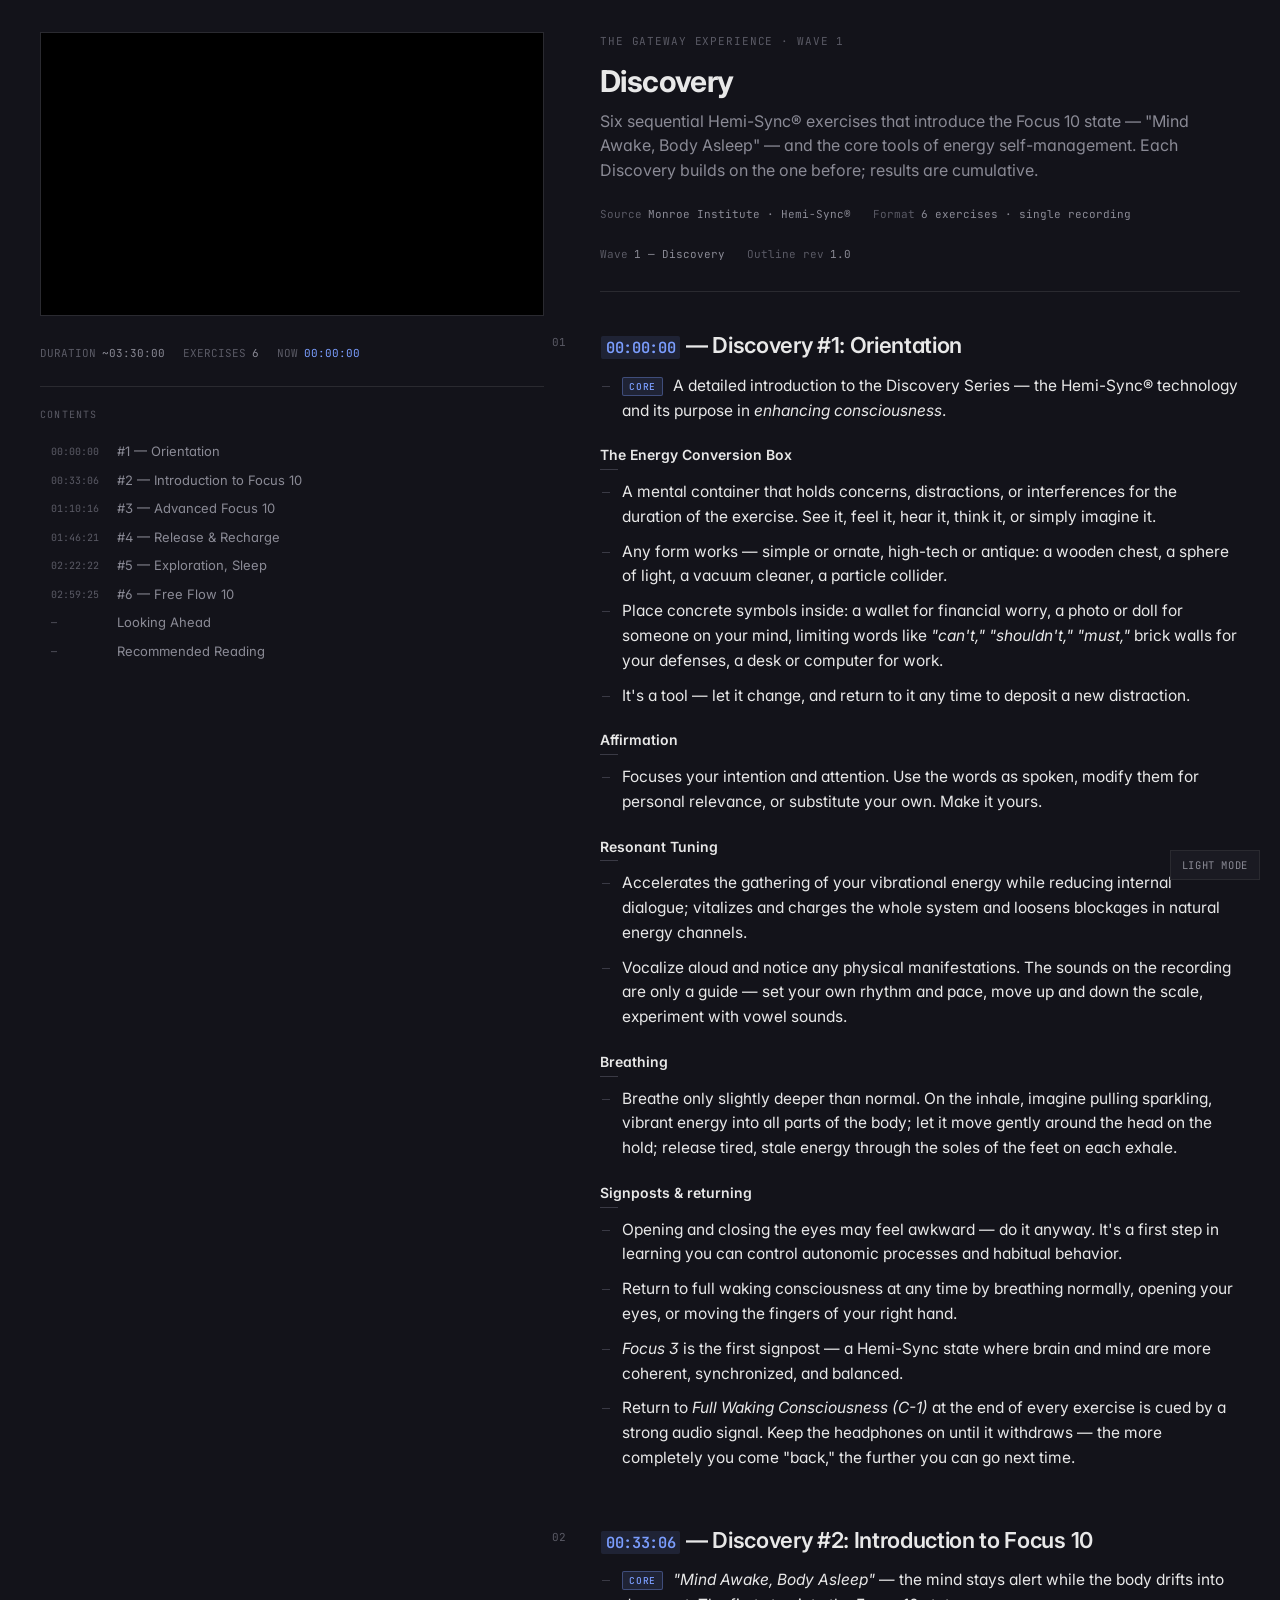
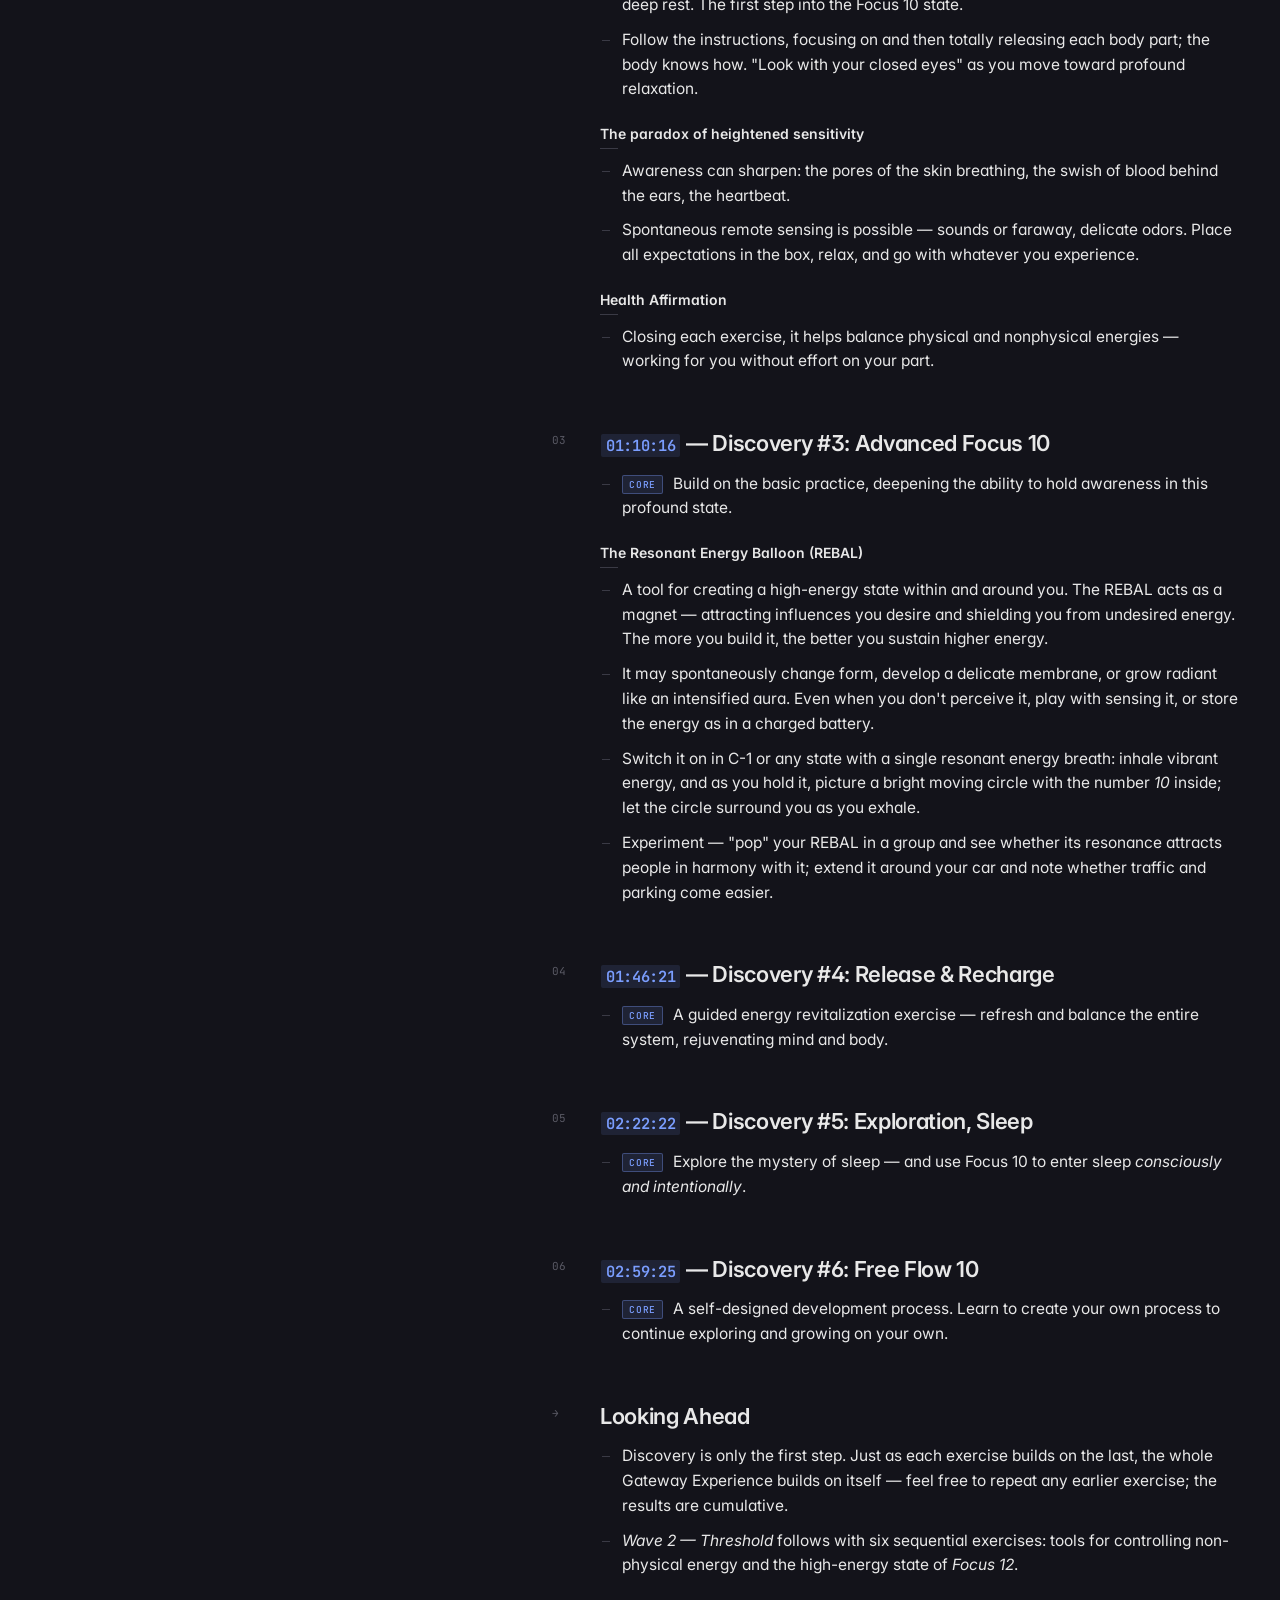
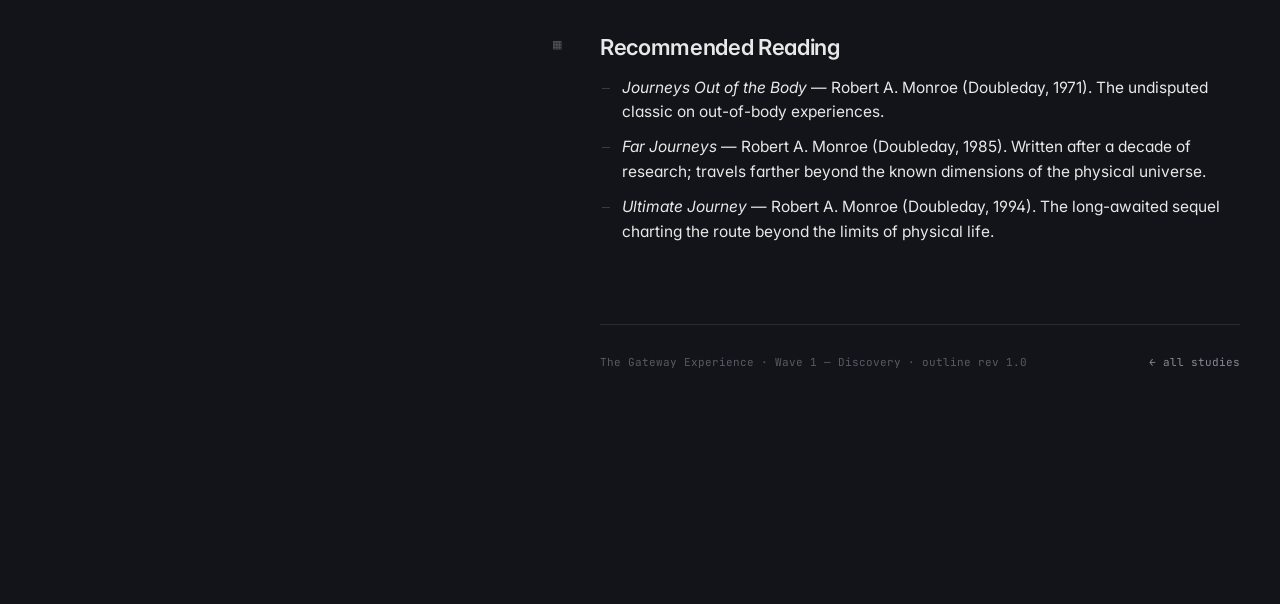
==== gateway/index.html @ 1f37cd6e "Add Gateway Experience section and reorganize study content" ====
<!DOCTYPE html>
<html lang="en" data-theme="dark">
<head>
  <meta charset="UTF-8">
  <meta name="viewport" content="width=device-width, initial-scale=1.0">
  <title>The Gateway Experience · Wave 1 — Discovery</title>
  <link rel="stylesheet" href="../assets/css/main.css">
</head>
<body data-lecture="gateway" data-asset-base="../">

<div class="study-layout">

  <!-- ============ LEFT: STICKY VIDEO + TOC ============ -->
  <aside class="left-col">
    <div class="player-wrap">
      <iframe
        id="yt-player"
        src="https://www.youtube.com/embed/S_1SULmD_QA?enablejsapi=1&rel=0"
        title="The Gateway Experience — Wave 1: Discovery"
        frameborder="0"
        allow="accelerometer; autoplay; clipboard-write; encrypted-media; gyroscope; picture-in-picture"
        allowfullscreen></iframe>
    </div>
    <div class="player-meta">
      <span><span class="label">DURATION</span><span>~03:30:00</span></span>
      <span><span class="label">EXERCISES</span><span>6</span></span>
      <span><span class="label">NOW</span><span class="now-playing">00:00:00</span></span>
    </div>

    <div class="toc-panel">
      <div class="toc-label">Contents</div>
      <nav class="toc">
        <ul>
          <li><a href="#sec-01"><span class="toc-ts">00:00:00</span>#1 — Orientation</a></li>
          <li><a href="#sec-02"><span class="toc-ts">00:33:06</span>#2 — Introduction to Focus 10</a></li>
          <li><a href="#sec-03"><span class="toc-ts">01:10:16</span>#3 — Advanced Focus 10</a></li>
          <li><a href="#sec-04"><span class="toc-ts">01:46:21</span>#4 — Release &amp; Recharge</a></li>
          <li><a href="#sec-05"><span class="toc-ts">02:22:22</span>#5 — Exploration, Sleep</a></li>
          <li><a href="#sec-06"><span class="toc-ts">02:59:25</span>#6 — Free Flow 10</a></li>
          <li><a href="#sec-ahead"><span class="toc-ts">—</span>Looking Ahead</a></li>
          <li><a href="#sec-reading"><span class="toc-ts">—</span>Recommended Reading</a></li>
        </ul>
      </nav>
    </div>
  </aside>

  <!-- ============ RIGHT: OUTLINE ============ -->
  <main class="right-col">

    <header class="doc-header">
      <div class="doc-eyebrow">The Gateway Experience · Wave 1</div>
      <h1 class="doc-title">Discovery</h1>
      <p class="doc-subtitle">
        Six sequential Hemi-Sync® exercises that introduce the Focus 10 state —
        "Mind Awake, Body Asleep" — and the core tools of energy self-management.
        Each Discovery builds on the one before; results are cumulative.
      </p>
      <div class="doc-meta">
        <div><span class="k">Source</span><span>Monroe Institute · Hemi-Sync®</span></div>
        <div><span class="k">Format</span><span>6 exercises · single recording</span></div>
        <div><span class="k">Wave</span><span>1 — Discovery</span></div>
        <div><span class="k">Outline rev</span><span>1.0</span></div>
      </div>
    </header>

    <article class="outline">

      <!-- ===== 01 — Orientation ===== -->
      <h2 id="sec-01"><span class="section-num">01</span><a class="ts" data-ts="00:00:00">00:00:00</a> — Discovery #1: Orientation</h2>
      <ul>
        <li><span class="tag core">CORE</span>A detailed introduction to the Discovery Series — the Hemi-Sync® technology and its purpose in <span class="power">enhancing consciousness</span>.</li>
      </ul>

      <h4>The Energy Conversion Box</h4>
      <ul>
        <li>A mental container that holds concerns, distractions, or interferences for the duration of the exercise. See it, feel it, hear it, think it, or simply imagine it.</li>
        <li>Any form works — simple or ornate, high-tech or antique: a wooden chest, a sphere of light, a vacuum cleaner, a particle collider.</li>
        <li>Place concrete symbols inside: a wallet for financial worry, a photo or doll for someone on your mind, limiting words like <span class="power">"can't," "shouldn't," "must,"</span> brick walls for your defenses, a desk or computer for work.</li>
        <li>It's a tool — let it change, and return to it any time to deposit a new distraction.</li>
      </ul>

      <h4>Affirmation</h4>
      <ul>
        <li>Focuses your intention and attention. Use the words as spoken, modify them for personal relevance, or substitute your own. Make it yours.</li>
      </ul>

      <h4>Resonant Tuning</h4>
      <ul>
        <li>Accelerates the gathering of your vibrational energy while reducing internal dialogue; vitalizes and charges the whole system and loosens blockages in natural energy channels.</li>
        <li>Vocalize aloud and notice any physical manifestations. The sounds on the recording are only a guide — set your own rhythm and pace, move up and down the scale, experiment with vowel sounds.</li>
      </ul>

      <h4>Breathing</h4>
      <ul>
        <li>Breathe only slightly deeper than normal. On the inhale, imagine pulling sparkling, vibrant energy into all parts of the body; let it move gently around the head on the hold; release tired, stale energy through the soles of the feet on each exhale.</li>
      </ul>

      <h4>Signposts &amp; returning</h4>
      <ul>
        <li>Opening and closing the eyes may feel awkward — do it anyway. It's a first step in learning you can control autonomic processes and habitual behavior.</li>
        <li>Return to full waking consciousness at any time by breathing normally, opening your eyes, or moving the fingers of your right hand.</li>
        <li><span class="power">Focus 3</span> is the first signpost — a Hemi-Sync state where brain and mind are more coherent, synchronized, and balanced.</li>
        <li>Return to <span class="power">Full Waking Consciousness (C-1)</span> at the end of every exercise is cued by a strong audio signal. Keep the headphones on until it withdraws — the more completely you come "back," the further you can go next time.</li>
      </ul>

      <!-- ===== 02 — Introduction to Focus 10 ===== -->
      <h2 id="sec-02"><span class="section-num">02</span><a class="ts" data-ts="00:33:06">00:33:06</a> — Discovery #2: Introduction to Focus 10</h2>
      <ul>
        <li><span class="tag core">CORE</span><span class="power">"Mind Awake, Body Asleep"</span> — the mind stays alert while the body drifts into deep rest. The first step into the Focus 10 state.</li>
        <li>Follow the instructions, focusing on and then totally releasing each body part; the body knows how. "Look with your closed eyes" as you move toward profound relaxation.</li>
      </ul>

      <h4>The paradox of heightened sensitivity</h4>
      <ul>
        <li>Awareness can sharpen: the pores of the skin breathing, the swish of blood behind the ears, the heartbeat.</li>
        <li>Spontaneous remote sensing is possible — sounds or faraway, delicate odors. Place all expectations in the box, relax, and go with whatever you experience.</li>
      </ul>

      <h4>Health Affirmation</h4>
      <ul>
        <li>Closing each exercise, it helps balance physical and nonphysical energies — working for you without effort on your part.</li>
      </ul>

      <!-- ===== 03 — Advanced Focus 10 ===== -->
      <h2 id="sec-03"><span class="section-num">03</span><a class="ts" data-ts="01:10:16">01:10:16</a> — Discovery #3: Advanced Focus 10</h2>
      <ul>
        <li><span class="tag core">CORE</span>Build on the basic practice, deepening the ability to hold awareness in this profound state.</li>
      </ul>

      <h4>The Resonant Energy Balloon (REBAL)</h4>
      <ul>
        <li>A tool for creating a high-energy state within and around you. The REBAL acts as a magnet — attracting influences you desire and shielding you from undesired energy. The more you build it, the better you sustain higher energy.</li>
        <li>It may spontaneously change form, develop a delicate membrane, or grow radiant like an intensified aura. Even when you don't perceive it, play with sensing it, or store the energy as in a charged battery.</li>
        <li>Switch it on in C-1 or any state with a single resonant energy breath: inhale vibrant energy, and as you hold it, picture a bright moving circle with the number <span class="power">10</span> inside; let the circle surround you as you exhale.</li>
        <li>Experiment — "pop" your REBAL in a group and see whether its resonance attracts people in harmony with it; extend it around your car and note whether traffic and parking come easier.</li>
      </ul>

      <!-- ===== 04 — Release & Recharge ===== -->
      <h2 id="sec-04"><span class="section-num">04</span><a class="ts" data-ts="01:46:21">01:46:21</a> — Discovery #4: Release &amp; Recharge</h2>
      <ul>
        <li><span class="tag core">CORE</span>A guided energy revitalization exercise — refresh and balance the entire system, rejuvenating mind and body.</li>
      </ul>

      <!-- ===== 05 — Exploration, Sleep ===== -->
      <h2 id="sec-05"><span class="section-num">05</span><a class="ts" data-ts="02:22:22">02:22:22</a> — Discovery #5: Exploration, Sleep</h2>
      <ul>
        <li><span class="tag core">CORE</span>Explore the mystery of sleep — and use Focus 10 to enter sleep <span class="power">consciously and intentionally</span>.</li>
      </ul>

      <!-- ===== 06 — Free Flow 10 ===== -->
      <h2 id="sec-06"><span class="section-num">06</span><a class="ts" data-ts="02:59:25">02:59:25</a> — Discovery #6: Free Flow 10</h2>
      <ul>
        <li><span class="tag core">CORE</span>A self-designed development process. Learn to create your own process to continue exploring and growing on your own.</li>
      </ul>

      <!-- ===== Looking Ahead ===== -->
      <h2 id="sec-ahead"><span class="section-num">→</span>Looking Ahead</h2>
      <ul>
        <li>Discovery is only the first step. Just as each exercise builds on the last, the whole Gateway Experience builds on itself — feel free to repeat any earlier exercise; the results are cumulative.</li>
        <li><span class="power">Wave 2 — Threshold</span> follows with six sequential exercises: tools for controlling non-physical energy and the high-energy state of <span class="power">Focus 12</span>.</li>
      </ul>

      <!-- ===== Recommended Reading ===== -->
      <h2 id="sec-reading"><span class="section-num">▦</span>Recommended Reading</h2>
      <ul>
        <li><span class="power">Journeys Out of the Body</span> — Robert A. Monroe (Doubleday, 1971). The undisputed classic on out-of-body experiences.</li>
        <li><span class="power">Far Journeys</span> — Robert A. Monroe (Doubleday, 1985). Written after a decade of research; travels farther beyond the known dimensions of the physical universe.</li>
        <li><span class="power">Ultimate Journey</span> — Robert A. Monroe (Doubleday, 1994). The long-awaited sequel charting the route beyond the limits of physical life.</li>
      </ul>

      <footer class="doc-footer">
        <span>The Gateway Experience · Wave 1 — Discovery · outline rev 1.0</span>
        <a href="../index.html">← all studies</a>
      </footer>
    </article>
  </main>

</div>

<button class="theme-toggle">LIGHT MODE</button>
<script src="../assets/js/player.js"></script>
</body>
</html>
---- assets/css/main.css ----
/* ============================================================
   QUIET TECHNICAL — Natural Law Study Notes
   Split layout: sticky video left + outline scrolls right
   ============================================================ */

@import url('https://fonts.googleapis.com/css2?family=Inter:wght@400;500;600;700&family=JetBrains+Mono:wght@400;500&display=swap');

:root {
  --bg:            #13131A;
  --bg-elevated:   #1A1A22;
  --bg-popup:      #1E1E28;
  --text:          #E8E8E8;
  --text-muted:    #8A8A95;
  --text-dim:      #5A5A65;
  --border:        #2A2A30;
  --border-strong: #3A3A45;
  --accent:        #7B9EFF;
  --accent-dim:    #5A77CC;
  --accent-glow:   rgba(123, 158, 255, 0.12);
  --logic:         #B89968;

  --font-sans: 'Inter', -apple-system, BlinkMacSystemFont, sans-serif;
  --font-mono: 'JetBrains Mono', 'SF Mono', Menlo, monospace;

  --left-col: 42%;
  --gutter: 56px;

  --ease: cubic-bezier(0.4, 0, 0.2, 1);
}

[data-theme="light"] {
  --bg:            #FAFAF7;
  --bg-elevated:   #F0F0EC;
  --bg-popup:      #FFFFFF;
  --text:          #1A1A1F;
  --text-muted:    #5A5A65;
  --text-dim:      #9A9AA0;
  --border:        #E0E0DA;
  --border-strong: #C8C8C2;
  --accent:        #3D5DCC;
  --accent-dim:    #6B85DD;
  --accent-glow:   rgba(61, 93, 204, 0.08);
  --logic:         #8C6E2E;
}

*, *::before, *::after { box-sizing: border-box; }
html { scroll-behavior: smooth; }
body {
  margin: 0;
  background: var(--bg);
  color: var(--text);
  font-family: var(--font-sans);
  font-size: 16px;
  line-height: 1.65;
  -webkit-font-smoothing: antialiased;
  -moz-osx-font-smoothing: grayscale;
  font-feature-settings: 'ss01', 'cv11';
}

/* SPLIT LAYOUT */
.study-layout {
  display: grid;
  grid-template-columns: var(--left-col) 1fr;
  gap: var(--gutter);
  max-width: 1600px;
  margin: 0 auto;
  padding: 32px 40px;
  align-items: start;
}

.left-col {
  position: sticky;
  top: 32px;
  height: calc(100vh - 64px);
  display: flex;
  flex-direction: column;
  gap: 24px;
  min-width: 0;
}

.player-wrap {
  position: relative;
  width: 100%;
  aspect-ratio: 16 / 9;
  background: #000;
  border: 1px solid var(--border);
  flex-shrink: 0;
}
.player-wrap iframe {
  position: absolute;
  inset: 0;
  width: 100%;
  height: 100%;
  border: 0;
}

.player-meta {
  font-family: var(--font-mono);
  font-size: 11px;
  color: var(--text-muted);
  display: flex;
  flex-wrap: wrap;
  gap: 18px;
  padding-top: 4px;
}
.player-meta span { display: inline-flex; gap: 6px; }
.player-meta .label { color: var(--text-dim); }
.player-meta .now-playing { color: var(--accent); }

.toc-panel {
  flex: 1;
  min-height: 0;
  display: flex;
  flex-direction: column;
  border-top: 1px solid var(--border);
  padding-top: 20px;
}
.toc-label {
  font-family: var(--font-mono);
  font-size: 10px;
  letter-spacing: 0.12em;
  text-transform: uppercase;
  color: var(--text-dim);
  margin-bottom: 14px;
  flex-shrink: 0;
}
.toc {
  overflow-y: auto;
  font-size: 13px;
  padding-right: 8px;
  flex: 1;
  min-height: 0;
}
.toc ul { list-style: none; padding: 0; margin: 0; }
.toc li { margin: 1px 0; }
.toc a {
  display: grid;
  grid-template-columns: 56px 1fr;
  gap: 10px;
  color: var(--text-muted);
  text-decoration: none;
  padding: 5px 0 5px 10px;
  border-left: 1px solid transparent;
  transition: color 0.12s var(--ease), border-color 0.12s var(--ease);
  line-height: 1.35;
}
.toc a:hover { color: var(--text); }
.toc a.active { color: var(--text); border-left-color: var(--accent); }
.toc .toc-ts {
  font-family: var(--font-mono);
  font-size: 10px;
  color: var(--text-dim);
  padding-top: 2px;
}
.toc a.active .toc-ts { color: var(--accent); }

.toc::-webkit-scrollbar { width: 4px; }
.toc::-webkit-scrollbar-track { background: transparent; }
.toc::-webkit-scrollbar-thumb { background: var(--border); border-radius: 2px; }

.right-col { min-width: 0; padding-bottom: 200px; }

.doc-header {
  padding-bottom: 28px;
  margin-bottom: 40px;
  border-bottom: 1px solid var(--border);
}
.doc-eyebrow {
  font-family: var(--font-mono);
  font-size: 11px;
  letter-spacing: 0.08em;
  text-transform: uppercase;
  color: var(--text-dim);
  margin-bottom: 14px;
}
.doc-title {
  font-size: 30px;
  font-weight: 700;
  line-height: 1.15;
  letter-spacing: -0.02em;
  margin: 0 0 10px;
}
.doc-subtitle {
  font-size: 16px;
  color: var(--text-muted);
  margin: 0 0 22px;
  line-height: 1.55;
  max-width: 640px;
}
.doc-meta {
  display: flex;
  flex-wrap: wrap;
  gap: 22px;
  font-family: var(--font-mono);
  font-size: 11px;
  color: var(--text-muted);
}
.doc-meta div { display: flex; gap: 6px; }
.doc-meta .k { color: var(--text-dim); }

/* OUTLINE HIERARCHY */
.outline h2 {
  font-size: 22px;
  font-weight: 600;
  letter-spacing: -0.015em;
  margin: 56px 0 14px;
  scroll-margin-top: 40px;
  position: relative;
  line-height: 1.25;
  color: var(--text);
}
.outline h2 .section-num {
  position: absolute;
  left: -48px;
  top: 4px;
  font-family: var(--font-mono);
  font-size: 11px;
  font-weight: 400;
  color: var(--text-dim);
}
.outline > h2:first-child { margin-top: 0; }

.outline h3 {
  font-size: 16.5px;
  font-weight: 600;
  letter-spacing: -0.005em;
  color: var(--text);
  margin: 28px 0 8px;
  scroll-margin-top: 40px;
  line-height: 1.35;
}

.outline h4 {
  font-size: 14px;
  font-weight: 600;
  color: var(--text);
  margin: 22px 0 6px;
  line-height: 1.4;
  text-transform: none;
  letter-spacing: 0;
}
.outline h4::after {
  content: '';
  display: block;
  width: 18px;
  height: 1px;
  background: var(--border-strong);
  margin-top: 4px;
}

.outline .power { color: var(--text); font-style: italic; }

.outline ul {
  list-style: none;
  padding: 0;
  margin: 8px 0 12px;
}

.outline > ul > li {
  position: relative;
  padding-left: 22px;
  margin: 10px 0;
  color: var(--text);
  font-size: 15.5px;
  line-height: 1.6;
}
.outline > ul > li::before {
  content: '';
  position: absolute;
  left: 2px;
  top: 0.78em;
  width: 8px;
  height: 1px;
  background: var(--border-strong);
}

.outline ul ul { margin: 6px 0 10px; }
.outline ul ul li {
  position: relative;
  padding-left: 20px;
  margin: 5px 0;
  color: var(--text-muted);
  font-size: 14.5px;
  line-height: 1.55;
}
.outline ul ul li::before {
  content: '';
  position: absolute;
  left: 4px;
  top: 0.72em;
  width: 5px;
  height: 1px;
  background: var(--border);
}

.outline ul ul ul li {
  font-size: 14px;
  padding-left: 18px;
  margin: 4px 0;
}
.outline ul ul ul li::before { width: 3px; }

/* TAGS — used selectively */
.tag {
  font-family: var(--font-mono);
  font-size: 9.5px;
  letter-spacing: 0.08em;
  text-transform: uppercase;
  margin-right: 10px;
  font-weight: 500;
  display: inline-block;
  vertical-align: 1px;
  padding: 1px 6px;
  border: 1px solid var(--border);
  border-radius: 2px;
  color: var(--text-dim);
}
.tag.core    { color: var(--accent); border-color: rgba(123,158,255,0.35); background: var(--accent-glow); }
.tag.logic   { color: var(--logic); border-color: rgba(184,153,104,0.4); }
.tag.quote   { color: var(--text-muted); font-style: italic; }
.tag.nuance  { color: var(--text-muted); }
.tag.tangent { color: var(--text-muted); font-style: italic; }

/* TIMESTAMPS */
.ts {
  font-family: var(--font-mono);
  font-size: 0.85em;
  color: var(--accent);
  text-decoration: none;
  padding: 1px 5px;
  margin: 0 1px;
  border-radius: 2px;
  background: var(--accent-glow);
  cursor: pointer;
  transition: background 0.12s var(--ease);
  white-space: nowrap;
}
.ts:hover { background: rgba(123, 158, 255, 0.24); }
.ts.active { background: var(--accent); color: var(--bg); }
h2 .ts, h3 .ts { font-size: 0.7em; }

/* SLIDE REFS */
.slide-ref {
  display: inline-block;
  font-family: var(--font-mono);
  font-size: 0.72em;
  color: var(--accent);
  text-decoration: none;
  vertical-align: 2px;
  padding: 0 5px;
  margin-left: 3px;
  border: 1px solid rgba(123,158,255,0.3);
  border-radius: 2px;
  cursor: pointer;
  transition: background 0.12s var(--ease), color 0.12s var(--ease);
  line-height: 1.3;
}
.slide-ref::before { content: '▦ '; opacity: 0.65; }
.slide-ref:hover { background: var(--accent-glow); color: var(--text); }

/* POPUP */
.slide-popup {
  position: absolute;
  z-index: 200;
  background: var(--bg-popup);
  border: 1px solid var(--border-strong);
  padding: 8px;
  box-shadow: 0 12px 40px rgba(0,0,0,0.6);
  pointer-events: none;
  opacity: 0;
  transform: translateY(-4px);
  transition: opacity 0.15s var(--ease), transform 0.15s var(--ease);
  max-width: 520px;
}
.slide-popup.visible { opacity: 1; transform: translateY(0); pointer-events: auto; }
.slide-popup img {
  display: block;
  max-width: 100%;
  max-height: 340px;
  width: auto;
  height: auto;
}
.slide-popup .caption {
  font-family: var(--font-mono);
  font-size: 10.5px;
  color: var(--text-muted);
  padding: 8px 4px 2px;
  display: flex;
  justify-content: space-between;
  gap: 12px;
}
.slide-popup .ts-cap { color: var(--accent); }

/* LIGHTBOX */
.lightbox {
  position: fixed;
  inset: 0;
  background: rgba(0,0,0,0.94);
  z-index: 1000;
  display: none;
  align-items: center;
  justify-content: center;
  padding: 40px;
  cursor: zoom-out;
}
.lightbox.visible { display: flex; }
.lightbox img { max-width: 100%; max-height: 100%; object-fit: contain; }
.lightbox .lightbox-caption {
  position: absolute;
  bottom: 20px;
  left: 0;
  right: 0;
  text-align: center;
  font-family: var(--font-mono);
  font-size: 12px;
  color: var(--text-muted);
}

/* THEME TOGGLE + FOOTER */
.theme-toggle {
  position: fixed;
  bottom: 20px;
  right: 20px;
  z-index: 50;
  background: var(--bg-elevated);
  border: 1px solid var(--border);
  color: var(--text-muted);
  font-family: var(--font-mono);
  font-size: 10.5px;
  letter-spacing: 0.06em;
  padding: 7px 11px;
  cursor: pointer;
  transition: color 0.12s var(--ease), border-color 0.12s var(--ease);
}
.theme-toggle:hover { color: var(--text); border-color: var(--border-strong); }

.doc-footer {
  margin-top: 80px;
  padding-top: 28px;
  border-top: 1px solid var(--border);
  font-family: var(--font-mono);
  font-size: 11px;
  color: var(--text-dim);
  display: flex;
  justify-content: space-between;
}
.doc-footer a { color: var(--text-muted); text-decoration: none; }
.doc-footer a:hover { color: var(--text); }

/* INDEX */
.index-page { max-width: 760px; margin: 0 auto; padding: 88px 32px 200px; }
.index-hero h1 {
  font-size: 38px;
  font-weight: 700;
  letter-spacing: -0.025em;
  line-height: 1.1;
  margin: 0 0 14px;
}
.index-hero p {
  font-size: 17px;
  color: var(--text-muted);
  line-height: 1.55;
  margin: 0 0 56px;
  max-width: 560px;
}
.lecture-list { border-top: 1px solid var(--border); }
.lecture-card {
  display: grid;
  grid-template-columns: 50px 1fr auto;
  gap: 24px;
  padding: 26px 0;
  border-bottom: 1px solid var(--border);
  text-decoration: none;
  color: var(--text);
  transition: padding-left 0.2s var(--ease);
  align-items: baseline;
}
.lecture-card:hover { padding-left: 12px; }
.lecture-card .num { font-family: var(--font-mono); font-size: 12px; color: var(--text-dim); }
.lecture-card .lecture-title { font-size: 18px; font-weight: 600; letter-spacing: -0.01em; margin: 0 0 5px; }
.lecture-card .lecture-sub { font-size: 14px; color: var(--text-muted); margin: 0; }
.lecture-card .lecture-meta { font-family: var(--font-mono); font-size: 10.5px; color: var(--text-dim); text-align: right; line-height: 1.6; }

/* RESPONSIVE */
@media (max-width: 1100px) {
  :root { --left-col: 38%; --gutter: 36px; }
  .study-layout { padding: 24px; }
  .outline h2 .section-num { position: static; display: block; margin-bottom: 4px; }
}
@media (max-width: 860px) {
  .study-layout { grid-template-columns: 1fr; gap: 0; padding: 0; }
  .left-col {
    position: sticky;
    top: 0;
    height: auto;
    z-index: 100;
    background: var(--bg);
    border-bottom: 1px solid var(--border);
    padding: 12px 16px;
    gap: 8px;
  }
  .toc-panel { display: none; }
  .right-col { padding: 24px 20px 160px; }
  .doc-title { font-size: 24px; }
  .index-page { padding: 56px 20px 160px; }
  .index-hero h1 { font-size: 30px; }
}
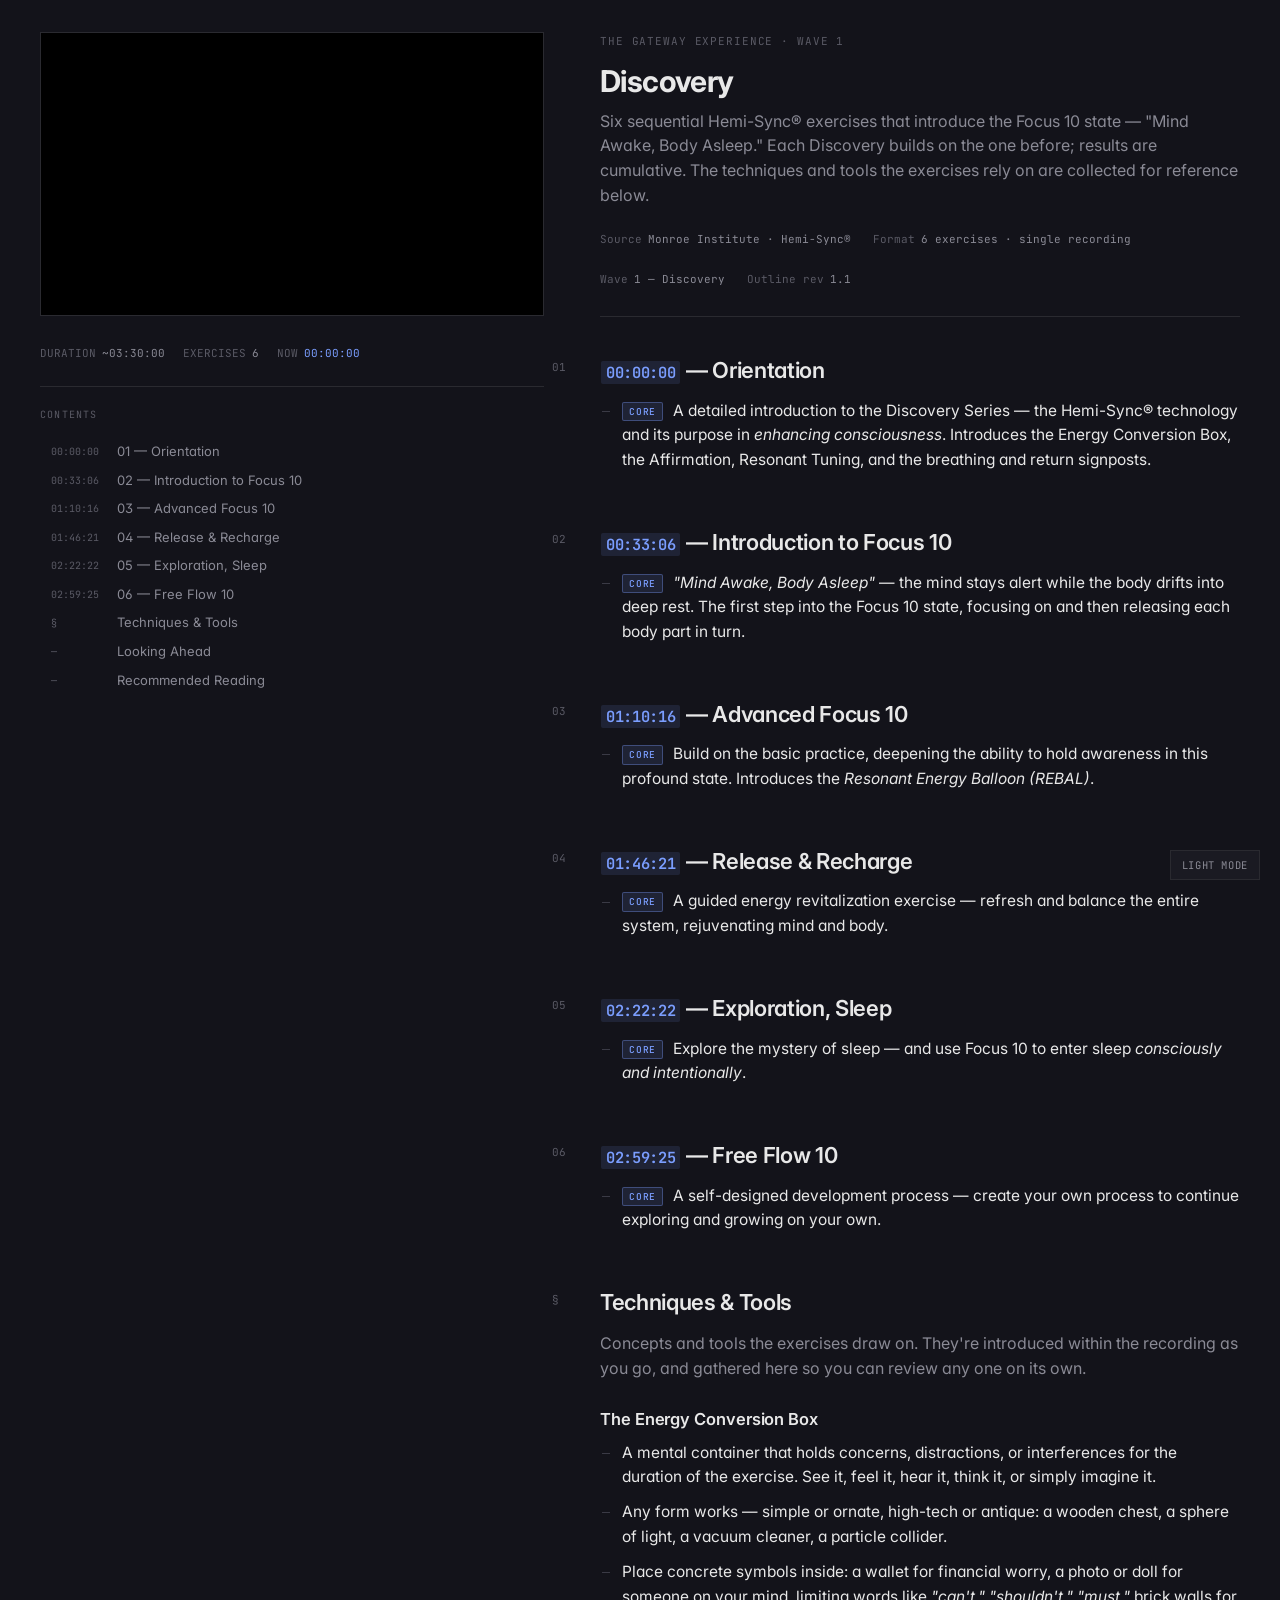
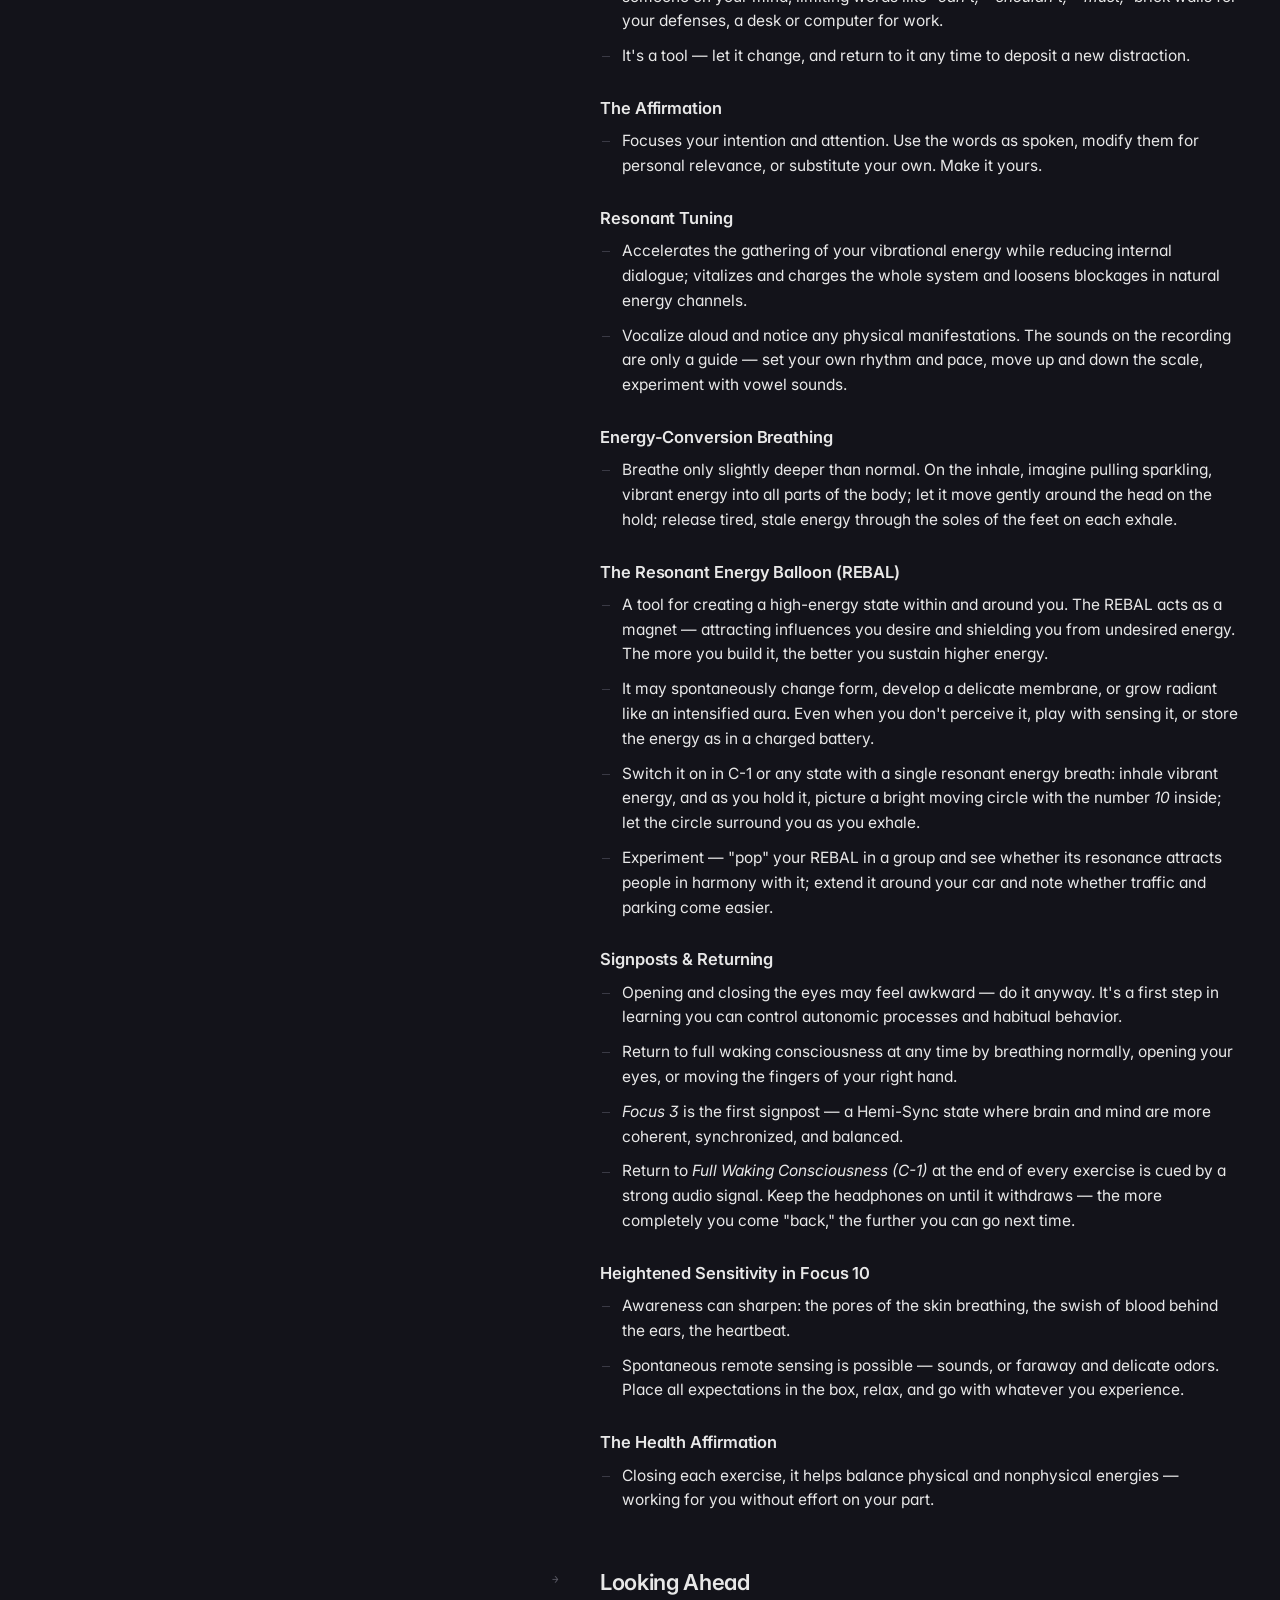
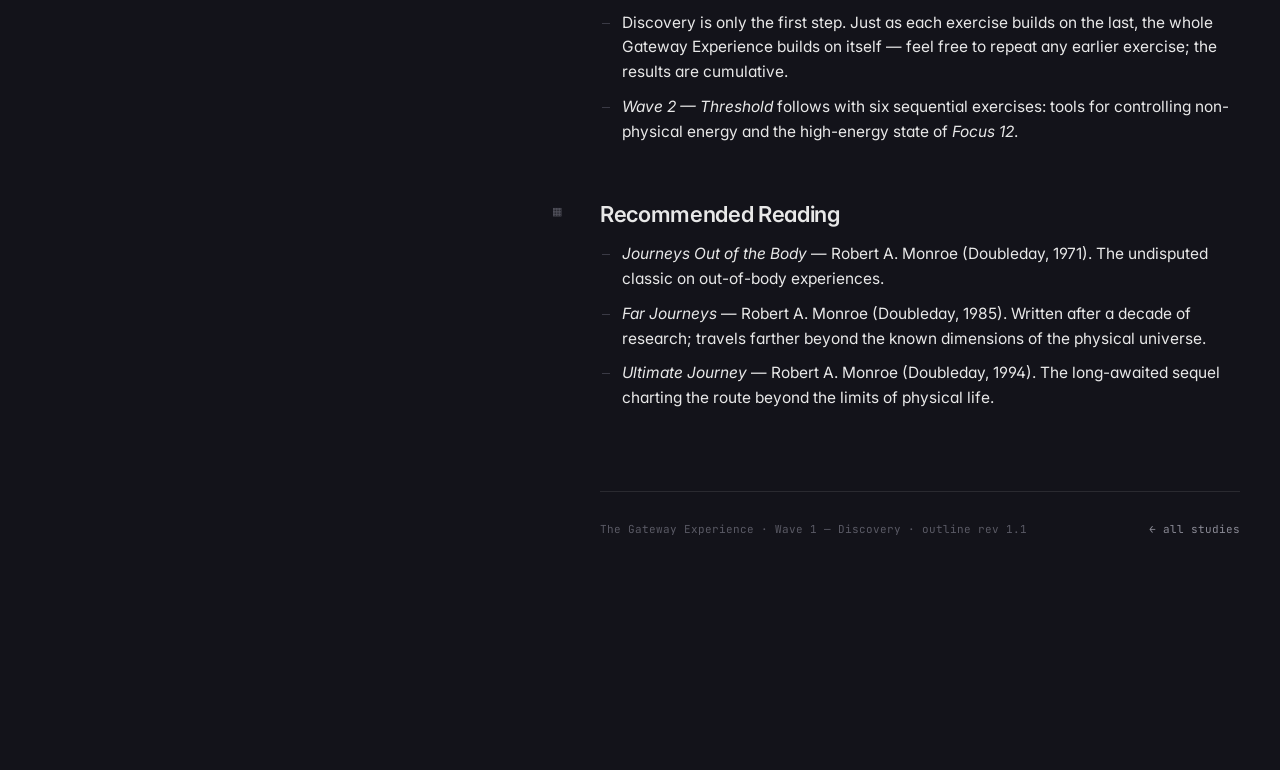
==== commit c53b26cd: "Reorganize Gateway Experience section" ====
--- a/gateway/index.html
+++ b/gateway/index.html
@@ -31,12 +31,13 @@
       <div class="toc-label">Contents</div>
       <nav class="toc">
         <ul>
-          <li><a href="#sec-01"><span class="toc-ts">00:00:00</span>#1 — Orientation</a></li>
-          <li><a href="#sec-02"><span class="toc-ts">00:33:06</span>#2 — Introduction to Focus 10</a></li>
-          <li><a href="#sec-03"><span class="toc-ts">01:10:16</span>#3 — Advanced Focus 10</a></li>
-          <li><a href="#sec-04"><span class="toc-ts">01:46:21</span>#4 — Release &amp; Recharge</a></li>
-          <li><a href="#sec-05"><span class="toc-ts">02:22:22</span>#5 — Exploration, Sleep</a></li>
-          <li><a href="#sec-06"><span class="toc-ts">02:59:25</span>#6 — Free Flow 10</a></li>
+          <li><a href="#sec-01"><span class="toc-ts">00:00:00</span>01 — Orientation</a></li>
+          <li><a href="#sec-02"><span class="toc-ts">00:33:06</span>02 — Introduction to Focus 10</a></li>
+          <li><a href="#sec-03"><span class="toc-ts">01:10:16</span>03 — Advanced Focus 10</a></li>
+          <li><a href="#sec-04"><span class="toc-ts">01:46:21</span>04 — Release &amp; Recharge</a></li>
+          <li><a href="#sec-05"><span class="toc-ts">02:22:22</span>05 — Exploration, Sleep</a></li>
+          <li><a href="#sec-06"><span class="toc-ts">02:59:25</span>06 — Free Flow 10</a></li>
+          <li><a href="#sec-tools"><span class="toc-ts">§</span>Techniques &amp; Tools</a></li>
           <li><a href="#sec-ahead"><span class="toc-ts">—</span>Looking Ahead</a></li>
           <li><a href="#sec-reading"><span class="toc-ts">—</span>Recommended Reading</a></li>
         </ul>
@@ -52,26 +53,65 @@
       <h1 class="doc-title">Discovery</h1>
       <p class="doc-subtitle">
         Six sequential Hemi-Sync® exercises that introduce the Focus 10 state —
-        "Mind Awake, Body Asleep" — and the core tools of energy self-management.
-        Each Discovery builds on the one before; results are cumulative.
+        "Mind Awake, Body Asleep." Each Discovery builds on the one before; results
+        are cumulative. The techniques and tools the exercises rely on are collected
+        for reference below.
       </p>
       <div class="doc-meta">
         <div><span class="k">Source</span><span>Monroe Institute · Hemi-Sync®</span></div>
         <div><span class="k">Format</span><span>6 exercises · single recording</span></div>
         <div><span class="k">Wave</span><span>1 — Discovery</span></div>
-        <div><span class="k">Outline rev</span><span>1.0</span></div>
+        <div><span class="k">Outline rev</span><span>1.1</span></div>
       </div>
     </header>
 
     <article class="outline">
 
-      <!-- ===== 01 — Orientation ===== -->
-      <h2 id="sec-01"><span class="section-num">01</span><a class="ts" data-ts="00:00:00">00:00:00</a> — Discovery #1: Orientation</h2>
+      <!-- ============================================================
+           THE SIX EXERCISES  (timestamps seek the recording)
+           ============================================================ -->
+
+      <h2 id="sec-01"><span class="section-num">01</span><a class="ts" data-ts="00:00:00">00:00:00</a> — Orientation</h2>
       <ul>
-        <li><span class="tag core">CORE</span>A detailed introduction to the Discovery Series — the Hemi-Sync® technology and its purpose in <span class="power">enhancing consciousness</span>.</li>
+        <li><span class="tag core">CORE</span>A detailed introduction to the Discovery Series — the Hemi-Sync® technology and its purpose in <span class="power">enhancing consciousness</span>. Introduces the Energy Conversion Box, the Affirmation, Resonant Tuning, and the breathing and return signposts.</li>
       </ul>
 
-      <h4>The Energy Conversion Box</h4>
+      <h2 id="sec-02"><span class="section-num">02</span><a class="ts" data-ts="00:33:06">00:33:06</a> — Introduction to Focus 10</h2>
+      <ul>
+        <li><span class="tag core">CORE</span><span class="power">"Mind Awake, Body Asleep"</span> — the mind stays alert while the body drifts into deep rest. The first step into the Focus 10 state, focusing on and then releasing each body part in turn.</li>
+      </ul>
+
+      <h2 id="sec-03"><span class="section-num">03</span><a class="ts" data-ts="01:10:16">01:10:16</a> — Advanced Focus 10</h2>
+      <ul>
+        <li><span class="tag core">CORE</span>Build on the basic practice, deepening the ability to hold awareness in this profound state. Introduces the <span class="power">Resonant Energy Balloon (REBAL)</span>.</li>
+      </ul>
+
+      <h2 id="sec-04"><span class="section-num">04</span><a class="ts" data-ts="01:46:21">01:46:21</a> — Release &amp; Recharge</h2>
+      <ul>
+        <li><span class="tag core">CORE</span>A guided energy revitalization exercise — refresh and balance the entire system, rejuvenating mind and body.</li>
+      </ul>
+
+      <h2 id="sec-05"><span class="section-num">05</span><a class="ts" data-ts="02:22:22">02:22:22</a> — Exploration, Sleep</h2>
+      <ul>
+        <li><span class="tag core">CORE</span>Explore the mystery of sleep — and use Focus 10 to enter sleep <span class="power">consciously and intentionally</span>.</li>
+      </ul>
+
+      <h2 id="sec-06"><span class="section-num">06</span><a class="ts" data-ts="02:59:25">02:59:25</a> — Free Flow 10</h2>
+      <ul>
+        <li><span class="tag core">CORE</span>A self-designed development process — create your own process to continue exploring and growing on your own.</li>
+      </ul>
+
+      <!-- ============================================================
+           TECHNIQUES & TOOLS  (reference — no timestamps)
+           ============================================================ -->
+
+      <h2 id="sec-tools"><span class="section-num">§</span>Techniques &amp; Tools</h2>
+      <p class="doc-subtitle" style="margin: 0 0 8px;">
+        Concepts and tools the exercises draw on. They're introduced within the
+        recording as you go, and gathered here so you can review any one on its own.
+      </p>
+
+      <h3>The Energy Conversion Box</h3>
       <ul>
         <li>A mental container that holds concerns, distractions, or interferences for the duration of the exercise. See it, feel it, hear it, think it, or simply imagine it.</li>
         <li>Any form works — simple or ornate, high-tech or antique: a wooden chest, a sphere of light, a vacuum cleaner, a particle collider.</li>
@@ -79,23 +119,31 @@
         <li>It's a tool — let it change, and return to it any time to deposit a new distraction.</li>
       </ul>
 
-      <h4>Affirmation</h4>
+      <h3>The Affirmation</h3>
       <ul>
         <li>Focuses your intention and attention. Use the words as spoken, modify them for personal relevance, or substitute your own. Make it yours.</li>
       </ul>
 
-      <h4>Resonant Tuning</h4>
+      <h3>Resonant Tuning</h3>
       <ul>
         <li>Accelerates the gathering of your vibrational energy while reducing internal dialogue; vitalizes and charges the whole system and loosens blockages in natural energy channels.</li>
         <li>Vocalize aloud and notice any physical manifestations. The sounds on the recording are only a guide — set your own rhythm and pace, move up and down the scale, experiment with vowel sounds.</li>
       </ul>
 
-      <h4>Breathing</h4>
+      <h3>Energy-Conversion Breathing</h3>
       <ul>
         <li>Breathe only slightly deeper than normal. On the inhale, imagine pulling sparkling, vibrant energy into all parts of the body; let it move gently around the head on the hold; release tired, stale energy through the soles of the feet on each exhale.</li>
       </ul>
 
-      <h4>Signposts &amp; returning</h4>
+      <h3>The Resonant Energy Balloon (REBAL)</h3>
+      <ul>
+        <li>A tool for creating a high-energy state within and around you. The REBAL acts as a magnet — attracting influences you desire and shielding you from undesired energy. The more you build it, the better you sustain higher energy.</li>
+        <li>It may spontaneously change form, develop a delicate membrane, or grow radiant like an intensified aura. Even when you don't perceive it, play with sensing it, or store the energy as in a charged battery.</li>
+        <li>Switch it on in C-1 or any state with a single resonant energy breath: inhale vibrant energy, and as you hold it, picture a bright moving circle with the number <span class="power">10</span> inside; let the circle surround you as you exhale.</li>
+        <li>Experiment — "pop" your REBAL in a group and see whether its resonance attracts people in harmony with it; extend it around your car and note whether traffic and parking come easier.</li>
+      </ul>
+
+      <h3>Signposts &amp; Returning</h3>
       <ul>
         <li>Opening and closing the eyes may feel awkward — do it anyway. It's a first step in learning you can control autonomic processes and habitual behavior.</li>
         <li>Return to full waking consciousness at any time by breathing normally, opening your eyes, or moving the fingers of your right hand.</li>
@@ -103,64 +151,31 @@
         <li>Return to <span class="power">Full Waking Consciousness (C-1)</span> at the end of every exercise is cued by a strong audio signal. Keep the headphones on until it withdraws — the more completely you come "back," the further you can go next time.</li>
       </ul>
 
-      <!-- ===== 02 — Introduction to Focus 10 ===== -->
-      <h2 id="sec-02"><span class="section-num">02</span><a class="ts" data-ts="00:33:06">00:33:06</a> — Discovery #2: Introduction to Focus 10</h2>
+      <h3>Heightened Sensitivity in Focus 10</h3>
       <ul>
-        <li><span class="tag core">CORE</span><span class="power">"Mind Awake, Body Asleep"</span> — the mind stays alert while the body drifts into deep rest. The first step into the Focus 10 state.</li>
-        <li>Follow the instructions, focusing on and then totally releasing each body part; the body knows how. "Look with your closed eyes" as you move toward profound relaxation.</li>
+        <li>Awareness can sharpen: the pores of the skin breathing, the swish of blood behind the ears, the heartbeat.</li>
+        <li>Spontaneous remote sensing is possible — sounds, or faraway and delicate odors. Place all expectations in the box, relax, and go with whatever you experience.</li>
       </ul>
 
-      <h4>The paradox of heightened sensitivity</h4>
-      <ul>
-        <li>Awareness can sharpen: the pores of the skin breathing, the swish of blood behind the ears, the heartbeat.</li>
-        <li>Spontaneous remote sensing is possible — sounds or faraway, delicate odors. Place all expectations in the box, relax, and go with whatever you experience.</li>
-      </ul>
-
-      <h4>Health Affirmation</h4>
+      <h3>The Health Affirmation</h3>
       <ul>
         <li>Closing each exercise, it helps balance physical and nonphysical energies — working for you without effort on your part.</li>
       </ul>
 
-      <!-- ===== 03 — Advanced Focus 10 ===== -->
-      <h2 id="sec-03"><span class="section-num">03</span><a class="ts" data-ts="01:10:16">01:10:16</a> — Discovery #3: Advanced Focus 10</h2>
-      <ul>
-        <li><span class="tag core">CORE</span>Build on the basic practice, deepening the ability to hold awareness in this profound state.</li>
-      </ul>
+      <!-- ============================================================
+           LOOKING AHEAD  (reference)
+           ============================================================ -->
 
-      <h4>The Resonant Energy Balloon (REBAL)</h4>
-      <ul>
-        <li>A tool for creating a high-energy state within and around you. The REBAL acts as a magnet — attracting influences you desire and shielding you from undesired energy. The more you build it, the better you sustain higher energy.</li>
-        <li>It may spontaneously change form, develop a delicate membrane, or grow radiant like an intensified aura. Even when you don't perceive it, play with sensing it, or store the energy as in a charged battery.</li>
-        <li>Switch it on in C-1 or any state with a single resonant energy breath: inhale vibrant energy, and as you hold it, picture a bright moving circle with the number <span class="power">10</span> inside; let the circle surround you as you exhale.</li>
-        <li>Experiment — "pop" your REBAL in a group and see whether its resonance attracts people in harmony with it; extend it around your car and note whether traffic and parking come easier.</li>
-      </ul>
-
-      <!-- ===== 04 — Release & Recharge ===== -->
-      <h2 id="sec-04"><span class="section-num">04</span><a class="ts" data-ts="01:46:21">01:46:21</a> — Discovery #4: Release &amp; Recharge</h2>
-      <ul>
-        <li><span class="tag core">CORE</span>A guided energy revitalization exercise — refresh and balance the entire system, rejuvenating mind and body.</li>
-      </ul>
-
-      <!-- ===== 05 — Exploration, Sleep ===== -->
-      <h2 id="sec-05"><span class="section-num">05</span><a class="ts" data-ts="02:22:22">02:22:22</a> — Discovery #5: Exploration, Sleep</h2>
-      <ul>
-        <li><span class="tag core">CORE</span>Explore the mystery of sleep — and use Focus 10 to enter sleep <span class="power">consciously and intentionally</span>.</li>
-      </ul>
-
-      <!-- ===== 06 — Free Flow 10 ===== -->
-      <h2 id="sec-06"><span class="section-num">06</span><a class="ts" data-ts="02:59:25">02:59:25</a> — Discovery #6: Free Flow 10</h2>
-      <ul>
-        <li><span class="tag core">CORE</span>A self-designed development process. Learn to create your own process to continue exploring and growing on your own.</li>
-      </ul>
-
-      <!-- ===== Looking Ahead ===== -->
       <h2 id="sec-ahead"><span class="section-num">→</span>Looking Ahead</h2>
       <ul>
         <li>Discovery is only the first step. Just as each exercise builds on the last, the whole Gateway Experience builds on itself — feel free to repeat any earlier exercise; the results are cumulative.</li>
         <li><span class="power">Wave 2 — Threshold</span> follows with six sequential exercises: tools for controlling non-physical energy and the high-energy state of <span class="power">Focus 12</span>.</li>
       </ul>
 
-      <!-- ===== Recommended Reading ===== -->
+      <!-- ============================================================
+           RECOMMENDED READING  (reference)
+           ============================================================ -->
+
       <h2 id="sec-reading"><span class="section-num">▦</span>Recommended Reading</h2>
       <ul>
         <li><span class="power">Journeys Out of the Body</span> — Robert A. Monroe (Doubleday, 1971). The undisputed classic on out-of-body experiences.</li>
@@ -169,7 +184,7 @@
       </ul>
 
       <footer class="doc-footer">
-        <span>The Gateway Experience · Wave 1 — Discovery · outline rev 1.0</span>
+        <span>The Gateway Experience · Wave 1 — Discovery · outline rev 1.1</span>
         <a href="../index.html">← all studies</a>
       </footer>
     </article>
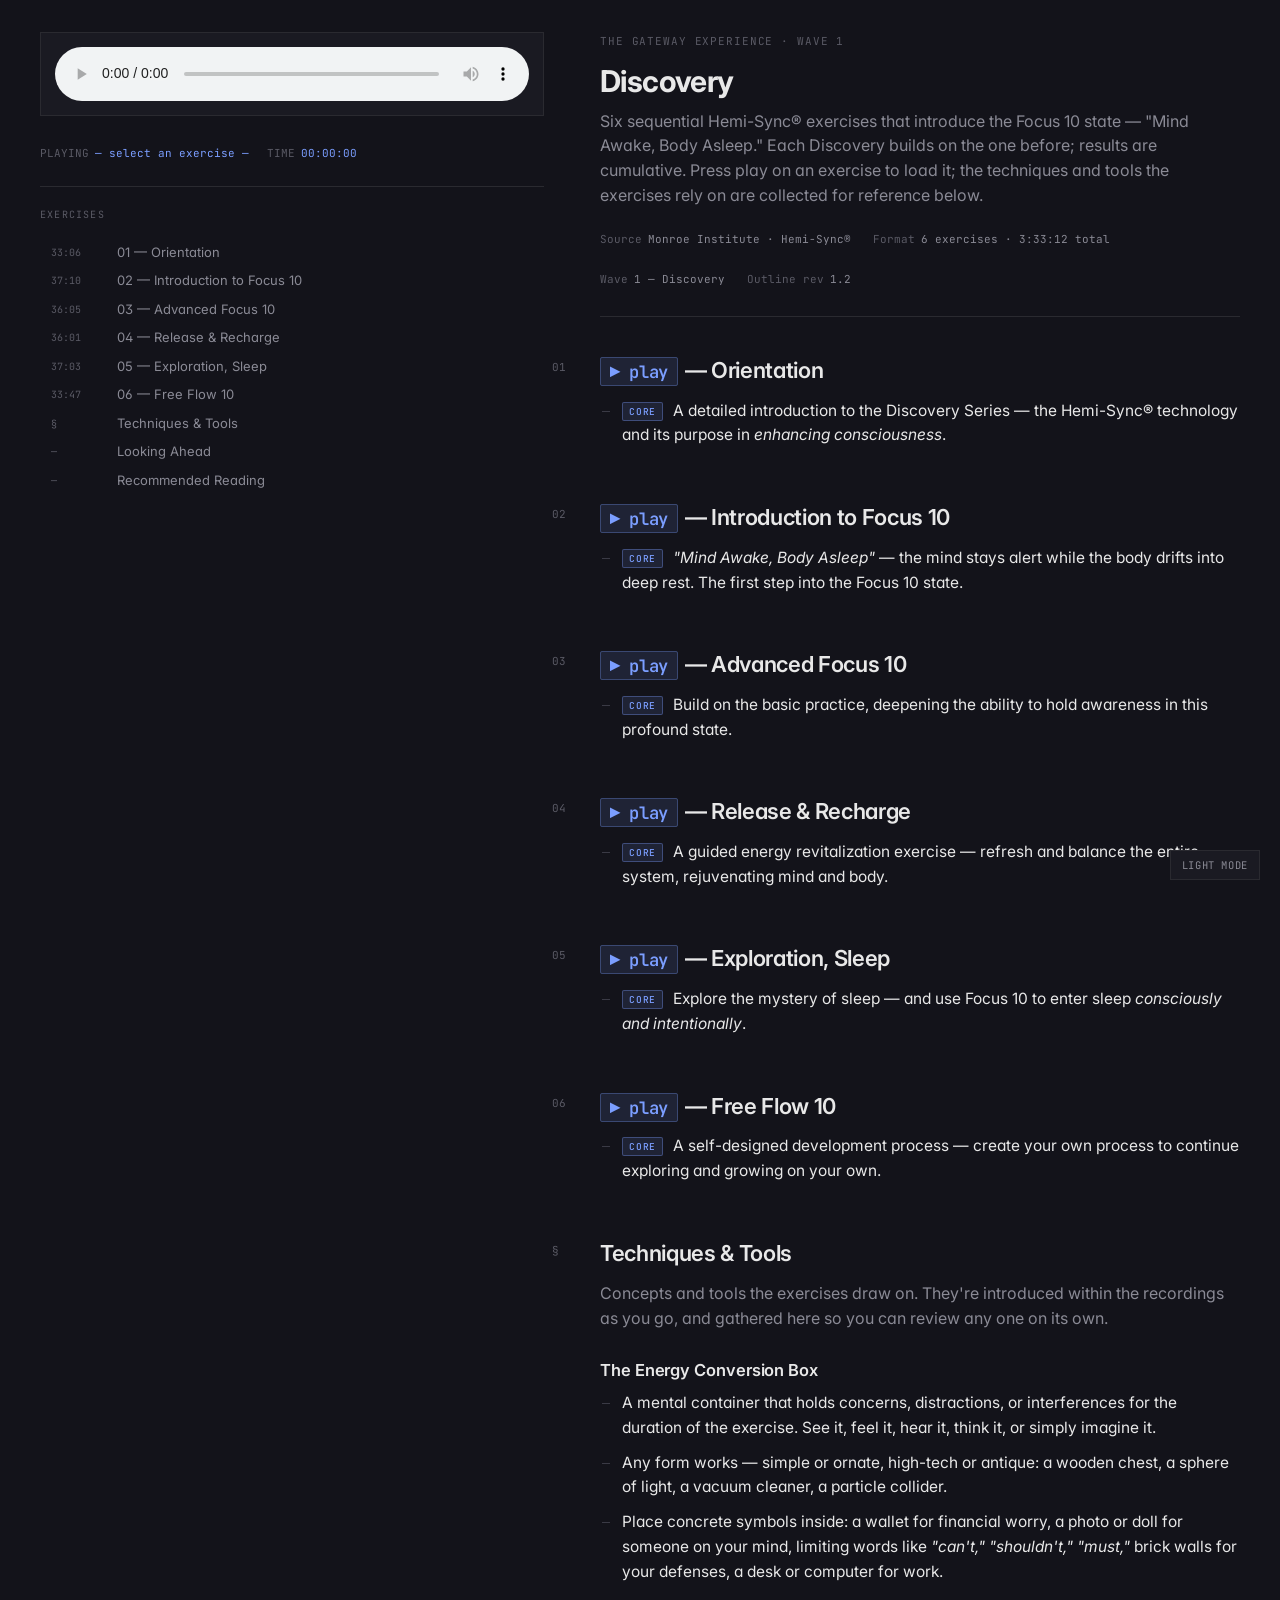
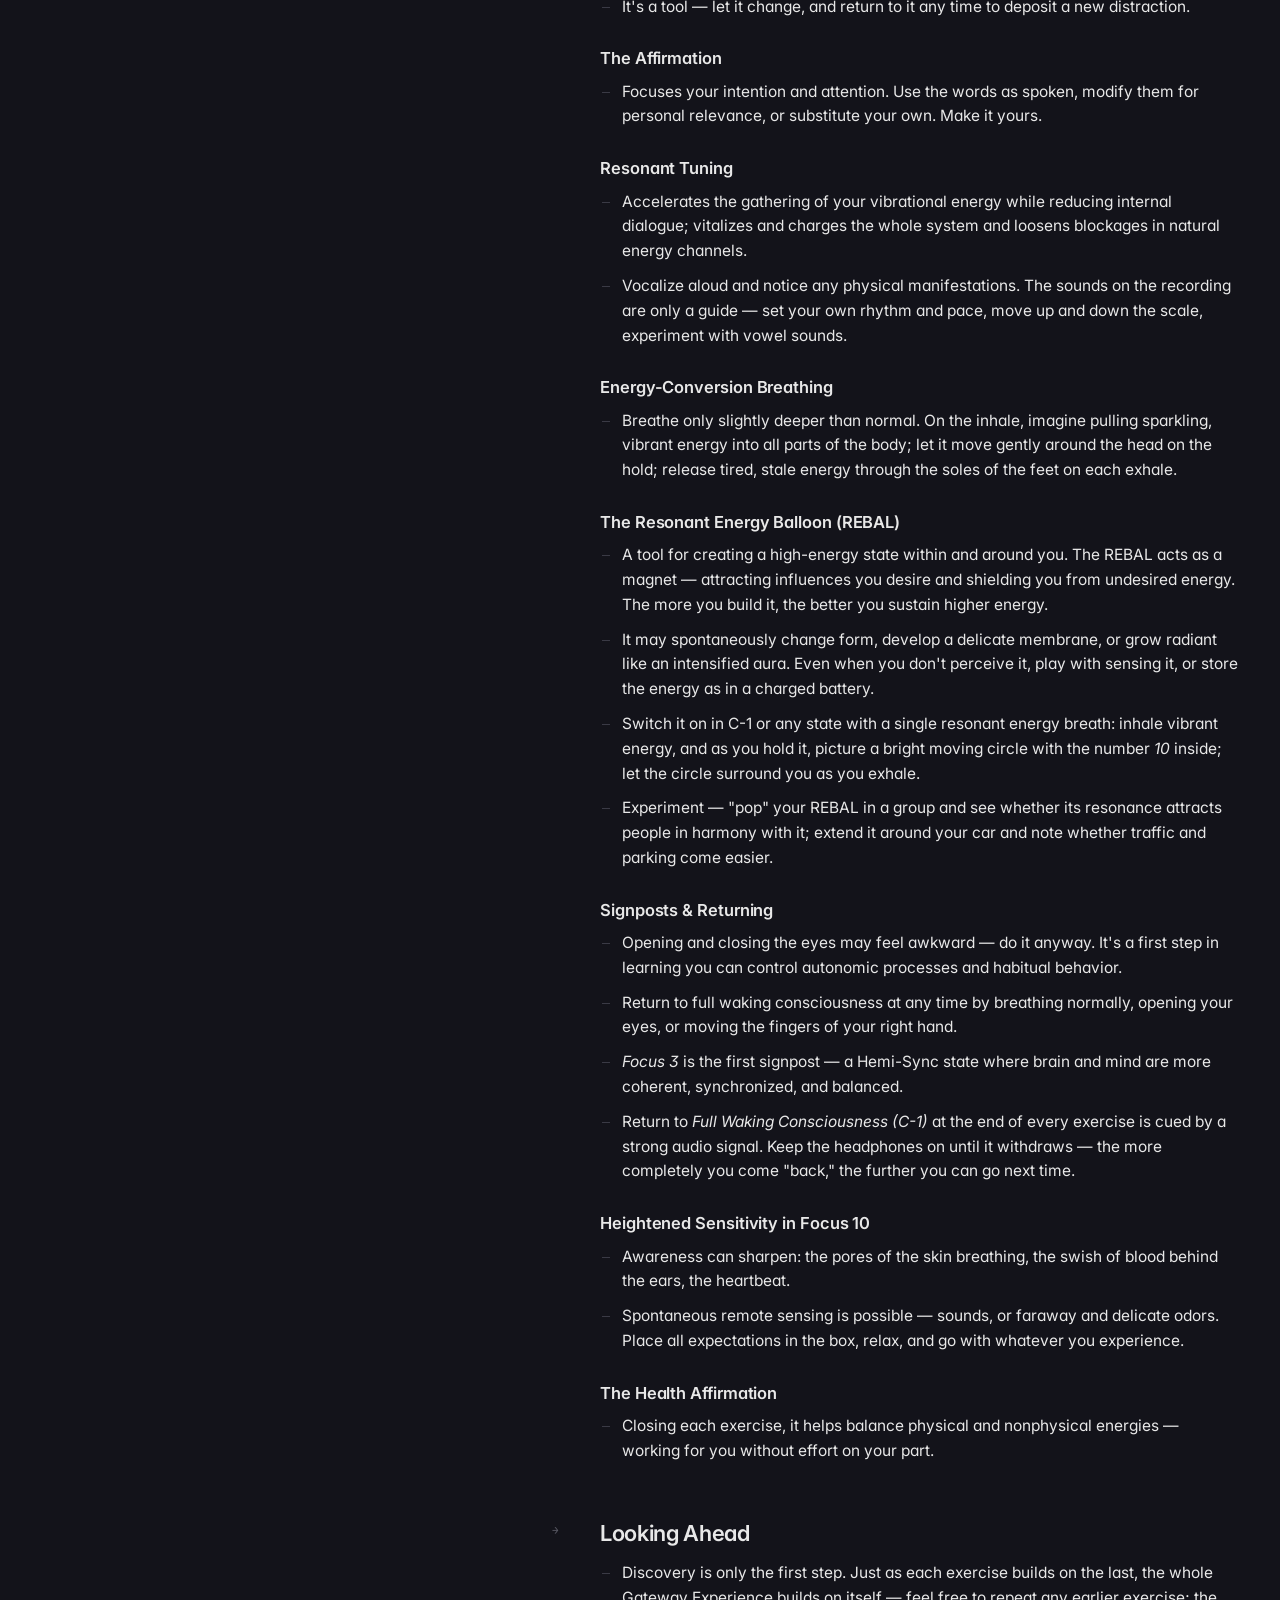
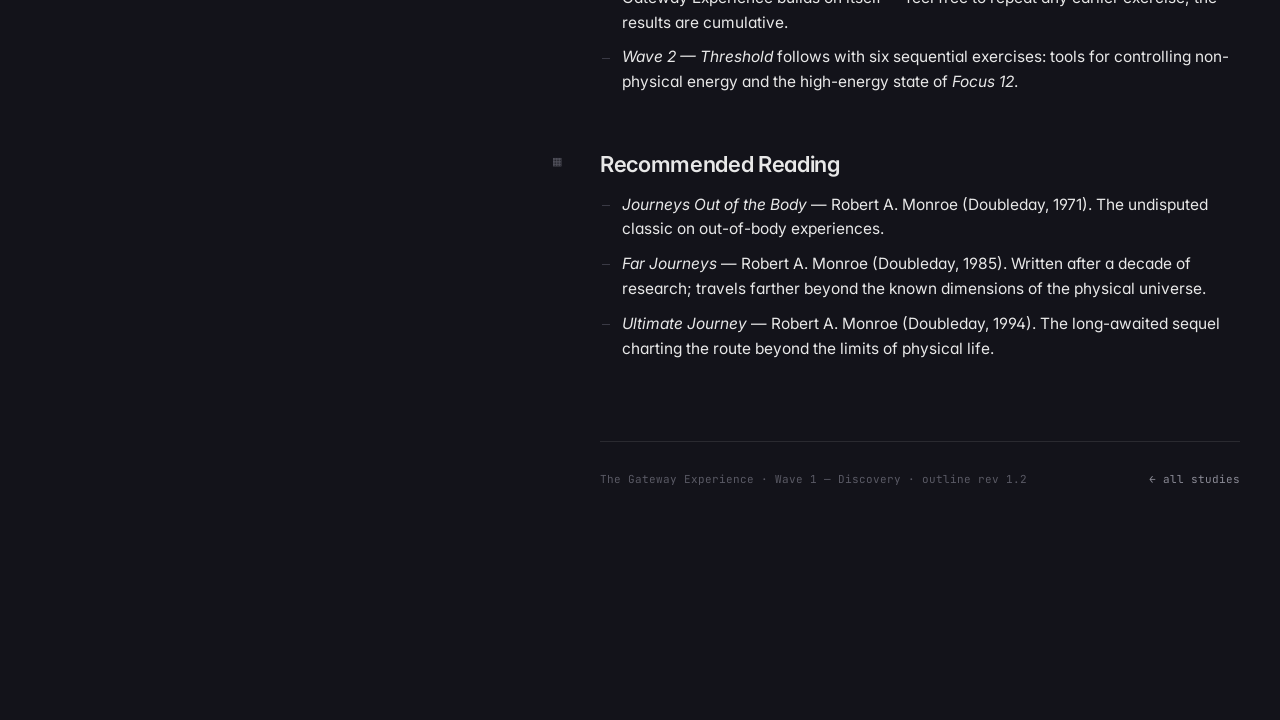
==== commit fcdf3b06: "Add Gateway split audio in assets/audio/gateway" ====
--- a/gateway/index.html
+++ b/gateway/index.html
@@ -5,38 +5,59 @@
   <meta name="viewport" content="width=device-width, initial-scale=1.0">
   <title>The Gateway Experience · Wave 1 — Discovery</title>
   <link rel="stylesheet" href="../assets/css/main.css">
+  <style>
+    /* Audio player overrides for this study (self-hosted audio, no video box) */
+    .player-wrap.audio {
+      aspect-ratio: auto;
+      background: var(--bg-elevated);
+      display: flex;
+      align-items: center;
+      padding: 14px;
+    }
+    .player-wrap.audio audio { width: 100%; }
+    .track {
+      font-family: var(--font-mono);
+      font-size: 0.78em;
+      color: var(--accent);
+      text-decoration: none;
+      padding: 2px 9px;
+      margin-right: 2px;
+      border: 1px solid rgba(123, 158, 255, 0.3);
+      border-radius: 2px;
+      cursor: pointer;
+      background: var(--accent-glow);
+      white-space: nowrap;
+      transition: background 0.12s var(--ease), color 0.12s var(--ease);
+    }
+    .track:hover { background: rgba(123, 158, 255, 0.24); }
+    .track.playing { background: var(--accent); color: var(--bg); }
+    .player-meta .now-track { color: var(--accent); }
+  </style>
 </head>
 <body data-lecture="gateway" data-asset-base="../">
 
 <div class="study-layout">
 
-  <!-- ============ LEFT: STICKY VIDEO + TOC ============ -->
+  <!-- ============ LEFT: STICKY AUDIO + TOC ============ -->
   <aside class="left-col">
-    <div class="player-wrap">
-      <iframe
-        id="yt-player"
-        src="https://www.youtube.com/embed/S_1SULmD_QA?enablejsapi=1&rel=0"
-        title="The Gateway Experience — Wave 1: Discovery"
-        frameborder="0"
-        allow="accelerometer; autoplay; clipboard-write; encrypted-media; gyroscope; picture-in-picture"
-        allowfullscreen></iframe>
+    <div class="player-wrap audio">
+      <audio id="media-player" controls preload="none"></audio>
     </div>
     <div class="player-meta">
-      <span><span class="label">DURATION</span><span>~03:30:00</span></span>
-      <span><span class="label">EXERCISES</span><span>6</span></span>
-      <span><span class="label">NOW</span><span class="now-playing">00:00:00</span></span>
+      <span><span class="label">PLAYING</span><span class="now-track">— select an exercise —</span></span>
+      <span><span class="label">TIME</span><span class="now-playing">00:00:00</span></span>
     </div>
 
     <div class="toc-panel">
-      <div class="toc-label">Contents</div>
+      <div class="toc-label">Exercises</div>
       <nav class="toc">
         <ul>
-          <li><a href="#sec-01"><span class="toc-ts">00:00:00</span>01 — Orientation</a></li>
-          <li><a href="#sec-02"><span class="toc-ts">00:33:06</span>02 — Introduction to Focus 10</a></li>
-          <li><a href="#sec-03"><span class="toc-ts">01:10:16</span>03 — Advanced Focus 10</a></li>
-          <li><a href="#sec-04"><span class="toc-ts">01:46:21</span>04 — Release &amp; Recharge</a></li>
-          <li><a href="#sec-05"><span class="toc-ts">02:22:22</span>05 — Exploration, Sleep</a></li>
-          <li><a href="#sec-06"><span class="toc-ts">02:59:25</span>06 — Free Flow 10</a></li>
+          <li><a href="#sec-01"><span class="toc-ts">33:06</span>01 — Orientation</a></li>
+          <li><a href="#sec-02"><span class="toc-ts">37:10</span>02 — Introduction to Focus 10</a></li>
+          <li><a href="#sec-03"><span class="toc-ts">36:05</span>03 — Advanced Focus 10</a></li>
+          <li><a href="#sec-04"><span class="toc-ts">36:01</span>04 — Release &amp; Recharge</a></li>
+          <li><a href="#sec-05"><span class="toc-ts">37:03</span>05 — Exploration, Sleep</a></li>
+          <li><a href="#sec-06"><span class="toc-ts">33:47</span>06 — Free Flow 10</a></li>
           <li><a href="#sec-tools"><span class="toc-ts">§</span>Techniques &amp; Tools</a></li>
           <li><a href="#sec-ahead"><span class="toc-ts">—</span>Looking Ahead</a></li>
           <li><a href="#sec-reading"><span class="toc-ts">—</span>Recommended Reading</a></li>
@@ -54,61 +75,61 @@
       <p class="doc-subtitle">
         Six sequential Hemi-Sync® exercises that introduce the Focus 10 state —
         "Mind Awake, Body Asleep." Each Discovery builds on the one before; results
-        are cumulative. The techniques and tools the exercises rely on are collected
-        for reference below.
+        are cumulative. Press play on an exercise to load it; the techniques and
+        tools the exercises rely on are collected for reference below.
       </p>
       <div class="doc-meta">
         <div><span class="k">Source</span><span>Monroe Institute · Hemi-Sync®</span></div>
-        <div><span class="k">Format</span><span>6 exercises · single recording</span></div>
+        <div><span class="k">Format</span><span>6 exercises · 3:33:12 total</span></div>
         <div><span class="k">Wave</span><span>1 — Discovery</span></div>
-        <div><span class="k">Outline rev</span><span>1.1</span></div>
+        <div><span class="k">Outline rev</span><span>1.2</span></div>
       </div>
     </header>
 
     <article class="outline">
 
       <!-- ============================================================
-           THE SIX EXERCISES  (timestamps seek the recording)
-           ============================================================ -->
-
-      <h2 id="sec-01"><span class="section-num">01</span><a class="ts" data-ts="00:00:00">00:00:00</a> — Orientation</h2>
-      <ul>
-        <li><span class="tag core">CORE</span>A detailed introduction to the Discovery Series — the Hemi-Sync® technology and its purpose in <span class="power">enhancing consciousness</span>. Introduces the Energy Conversion Box, the Affirmation, Resonant Tuning, and the breathing and return signposts.</li>
-      </ul>
-
-      <h2 id="sec-02"><span class="section-num">02</span><a class="ts" data-ts="00:33:06">00:33:06</a> — Introduction to Focus 10</h2>
-      <ul>
-        <li><span class="tag core">CORE</span><span class="power">"Mind Awake, Body Asleep"</span> — the mind stays alert while the body drifts into deep rest. The first step into the Focus 10 state, focusing on and then releasing each body part in turn.</li>
-      </ul>
-
-      <h2 id="sec-03"><span class="section-num">03</span><a class="ts" data-ts="01:10:16">01:10:16</a> — Advanced Focus 10</h2>
-      <ul>
-        <li><span class="tag core">CORE</span>Build on the basic practice, deepening the ability to hold awareness in this profound state. Introduces the <span class="power">Resonant Energy Balloon (REBAL)</span>.</li>
-      </ul>
-
-      <h2 id="sec-04"><span class="section-num">04</span><a class="ts" data-ts="01:46:21">01:46:21</a> — Release &amp; Recharge</h2>
+           THE SIX EXERCISES  (each loads its own audio file)
+           ============================================================ -->
+
+      <h2 id="sec-01"><span class="section-num">01</span><a class="track" data-src="../assets/audio/gateway/01-orientation.mp3" data-title="01 — Orientation">▶ play</a> — Orientation</h2>
+      <ul>
+        <li><span class="tag core">CORE</span>A detailed introduction to the Discovery Series — the Hemi-Sync® technology and its purpose in <span class="power">enhancing consciousness</span>.</li>
+      </ul>
+
+      <h2 id="sec-02"><span class="section-num">02</span><a class="track" data-src="../assets/audio/gateway/02-introduction-to-focus-10.mp3" data-title="02 — Introduction to Focus 10">▶ play</a> — Introduction to Focus 10</h2>
+      <ul>
+        <li><span class="tag core">CORE</span><span class="power">"Mind Awake, Body Asleep"</span> — the mind stays alert while the body drifts into deep rest. The first step into the Focus 10 state.</li>
+      </ul>
+
+      <h2 id="sec-03"><span class="section-num">03</span><a class="track" data-src="../assets/audio/gateway/03-advanced-focus-10.mp3" data-title="03 — Advanced Focus 10">▶ play</a> — Advanced Focus 10</h2>
+      <ul>
+        <li><span class="tag core">CORE</span>Build on the basic practice, deepening the ability to hold awareness in this profound state.</li>
+      </ul>
+
+      <h2 id="sec-04"><span class="section-num">04</span><a class="track" data-src="../assets/audio/gateway/04-release-and-recharge.mp3" data-title="04 — Release &amp; Recharge">▶ play</a> — Release &amp; Recharge</h2>
       <ul>
         <li><span class="tag core">CORE</span>A guided energy revitalization exercise — refresh and balance the entire system, rejuvenating mind and body.</li>
       </ul>
 
-      <h2 id="sec-05"><span class="section-num">05</span><a class="ts" data-ts="02:22:22">02:22:22</a> — Exploration, Sleep</h2>
+      <h2 id="sec-05"><span class="section-num">05</span><a class="track" data-src="../assets/audio/gateway/05-exploration-sleep.mp3" data-title="05 — Exploration, Sleep">▶ play</a> — Exploration, Sleep</h2>
       <ul>
         <li><span class="tag core">CORE</span>Explore the mystery of sleep — and use Focus 10 to enter sleep <span class="power">consciously and intentionally</span>.</li>
       </ul>
 
-      <h2 id="sec-06"><span class="section-num">06</span><a class="ts" data-ts="02:59:25">02:59:25</a> — Free Flow 10</h2>
+      <h2 id="sec-06"><span class="section-num">06</span><a class="track" data-src="../assets/audio/gateway/06-free-flow-10.mp3" data-title="06 — Free Flow 10">▶ play</a> — Free Flow 10</h2>
       <ul>
         <li><span class="tag core">CORE</span>A self-designed development process — create your own process to continue exploring and growing on your own.</li>
       </ul>
 
       <!-- ============================================================
-           TECHNIQUES & TOOLS  (reference — no timestamps)
+           TECHNIQUES & TOOLS  (reference)
            ============================================================ -->
 
       <h2 id="sec-tools"><span class="section-num">§</span>Techniques &amp; Tools</h2>
       <p class="doc-subtitle" style="margin: 0 0 8px;">
         Concepts and tools the exercises draw on. They're introduced within the
-        recording as you go, and gathered here so you can review any one on its own.
+        recordings as you go, and gathered here so you can review any one on its own.
       </p>
 
       <h3>The Energy Conversion Box</h3>
@@ -184,7 +205,7 @@
       </ul>
 
       <footer class="doc-footer">
-        <span>The Gateway Experience · Wave 1 — Discovery · outline rev 1.1</span>
+        <span>The Gateway Experience · Wave 1 — Discovery · outline rev 1.2</span>
         <a href="../index.html">← all studies</a>
       </footer>
     </article>
